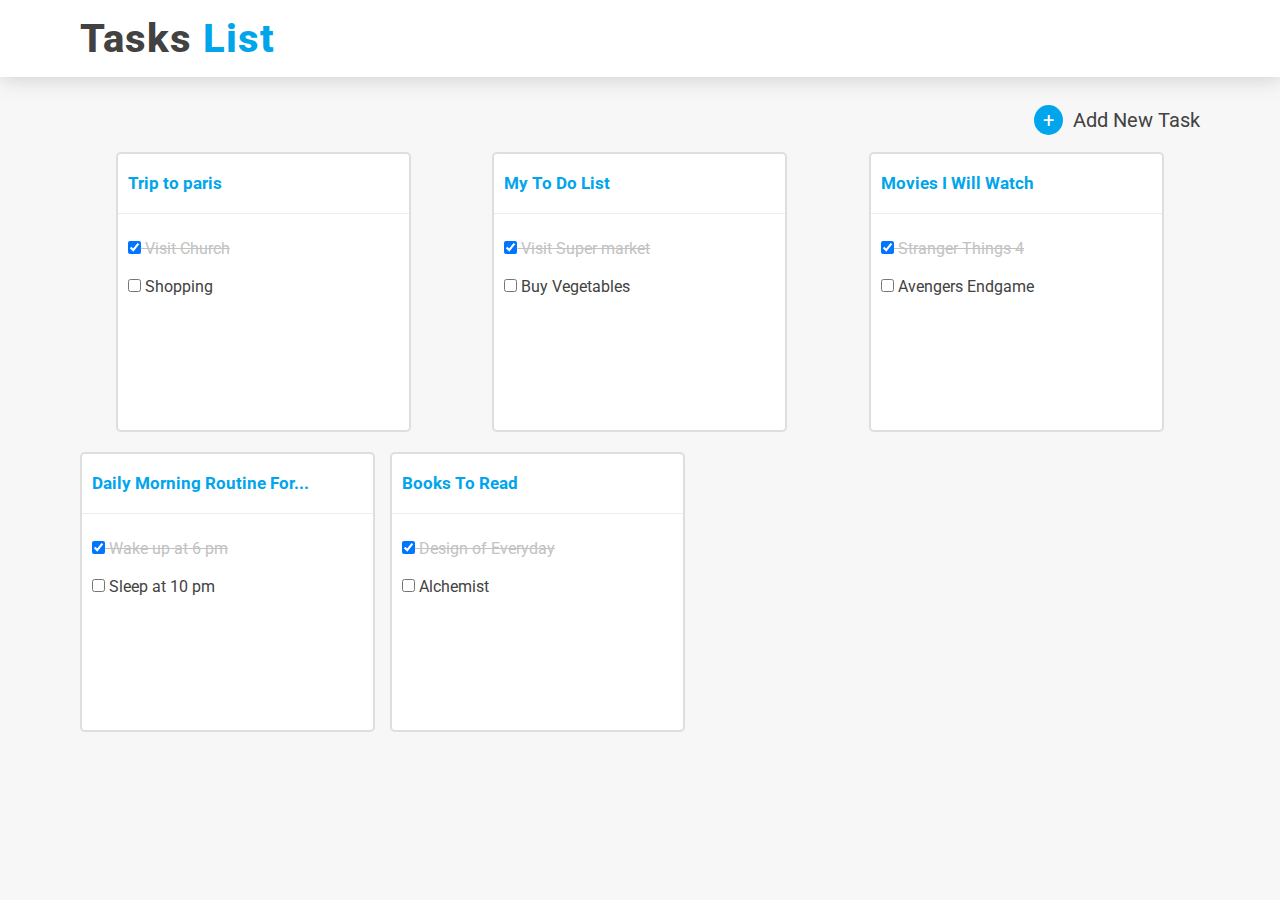
==== index.html @ 7f1430c7 "UI-001/UpFront" ====
<!DOCTYPE html>
<html lang="en">

<head>
    <meta charset="UTF-8">
    <meta http-equiv="X-UA-Compatible" content="IE=edge">
    <meta name="viewport" content="width=device-width, initial-scale=1.0">
    <title>Todo App UI Web</title>
    <link rel="stylesheet" href="style.css">
</head>

<body>
    <nav class="navbar" id="$navbar">
        <a href="./index.html" class="logo">Tasks <span class="list"> List</span></a>
    </nav>

    <div class="mainContainer">
        <div class="newtask" id="$newtask">
            <a href="./newTask.html" class="plusSign">+</a>
            <a href="./newTask.html" class="addNewtask">Add New Task</a>
        </div>
        <div class="cardContainer">
            <div class="cards">
                <h5>Trip to paris</h5>
                <form action="#">
                    <div class="checks">
                        <span class="del"> <input type="checkbox" id="church" name="church" checked> Visit Church</span> <br> <br> 
                        <input type="checkbox" id="shopping" name="shopping"> Shopping
                    </div>
                </form>
            </div>
            <div class="cards">
                <h5>My To Do List</h5>
                <form action="#">
                    <div class="checks">
                        <span class="del"> <input type="checkbox" id="church" name="church" checked> Visit Super market</span> <br> <br> 
                        <input type="checkbox" id="shopping" name="shopping"> Buy Vegetables
                    </div>
                </form>
            </div>
            <div class="cards">
                <h5>Movies I Will Watch</h5>
                <form action="#">
                    <div class="checks">
                        <span class="del"> <input type="checkbox" id="church" name="church" checked> Stranger Things 4</span> <br> <br> 
                        <input type="checkbox" id="shopping" name="shopping"> Avengers Endgame
                    </div>
                </form>
            </div>
        </div>    

        <div class="cardContainer2">
            <div class="cards">
                <h5>Daily Morning Routine For...</h5>
                <form action="#">
                    <div class="checks">
                        <span class="del"> <input type="checkbox" id="church" name="church" checked> Wake up at 6 pm</span> <br> <br> 
                        <input type="checkbox" id="shopping" name="shopping"> Sleep at 10 pm
                    </div>
                </form>
            </div>
            <div class="cards">
                <h5>Books To Read</h5>
                <form action="#">
                    <div class="checks">
                        <span class="del"> <input type="checkbox" id="church" name="church" checked> Design of Everyday</span> <br> <br> 
                        <input type="checkbox" id="shopping" name="shopping"> Alchemist
                    </div>
                </form>
            </div>
        </div>
    </div>

</body>

</html>
---- style.css ----
@import url('https://fonts.googleapis.com/css2?family=Dosis:wght@300&family=Instrument+Serif&family=Montserrat&family=Poltawski+Nowy:wght@500;600&family=Poppins:ital,wght@0,400;0,700;1,400&family=Raleway:wght@300;400&family=Roboto+Mono:wght@300&family=Roboto+Slab:wght@100;200;500;600;700&family=Roboto:wght@300;400&family=Sono:wght@500&family=Tilt+Neon&family=Ysabeau:wght@300&display=swap');


/* page-1 */
*{
    margin: 0px auto;
    padding: 0px;
    box-sizing: border-box; 
    text-decoration: none;
    /* border: 1px solid; */
}

:root{
    --black: rgba(66, 66, 66, 1);
    --skyblue: rgba(0, 165, 236, 1);
    --white: rgba(255, 255, 255, 1);
    --border: rgba(237, 237, 237, 1);
    --grey: rgba(194, 194, 194, 1);
    --background: rgba(247, 247, 247, 1);
}

body{
    background: var(--background);
    cursor: pointer;
    font-family: 'Roboto', sans-serif; 
}

.navbar{
    padding: 15px 80px;
    background: var(--white);
    box-shadow: 1px 1px 20px rgba(128, 128, 128, 0.366);
    font-weight: 800;
    letter-spacing: 1px;
}

.logo{
    font-size: 40px;
    text-decoration: none;
    color: var(--black);
} 

.list{
    color: var(--skyblue);
}

.mainContainer{
    padding: 25px 80px;
    font-size: 20px;
}

.newtask{
    text-align: right;
    color: var(--black);
    margin: 6px 0px;
}

.plusSign{
    border-radius: 50%;
    padding: 3px 9px;
    color: var(--white);
    background: var(--skyblue);
}

.addNewtask{
    color: var(--black);
    padding-left: 5px;
}

h5{
    color: var(--skyblue);
    padding: 20px 10px;
    border-bottom: 1px solid var(--border);
}

.cardContainer {
    display: flex;
    flex-wrap: wrap;
    align-items: center;
    justify-content: center;
    gap: 10px;
    margin: 20px 0px; 
}

.cardContainer2 {
    display: inline-flex;
    justify-content: flex-start;
    gap: 15px;
}

.cards{
    border-radius: 5px;
    width: 295px;
    height: 280px; 
    background: white;
    border: 2px solid rgba(128, 128, 128, 0.264);
}

.cards:hover{
    box-shadow: 0px 1px 10px rgba(128, 128, 128, 0.661);
    transition: ease 0.2s;
}

.del{
    text-decoration: line-through;
    color: var(--grey);
}

.checks{
    font-size: 16px;
    padding: 30px 0px;
    color: var(--black);
    padding: 25px 10px;
}
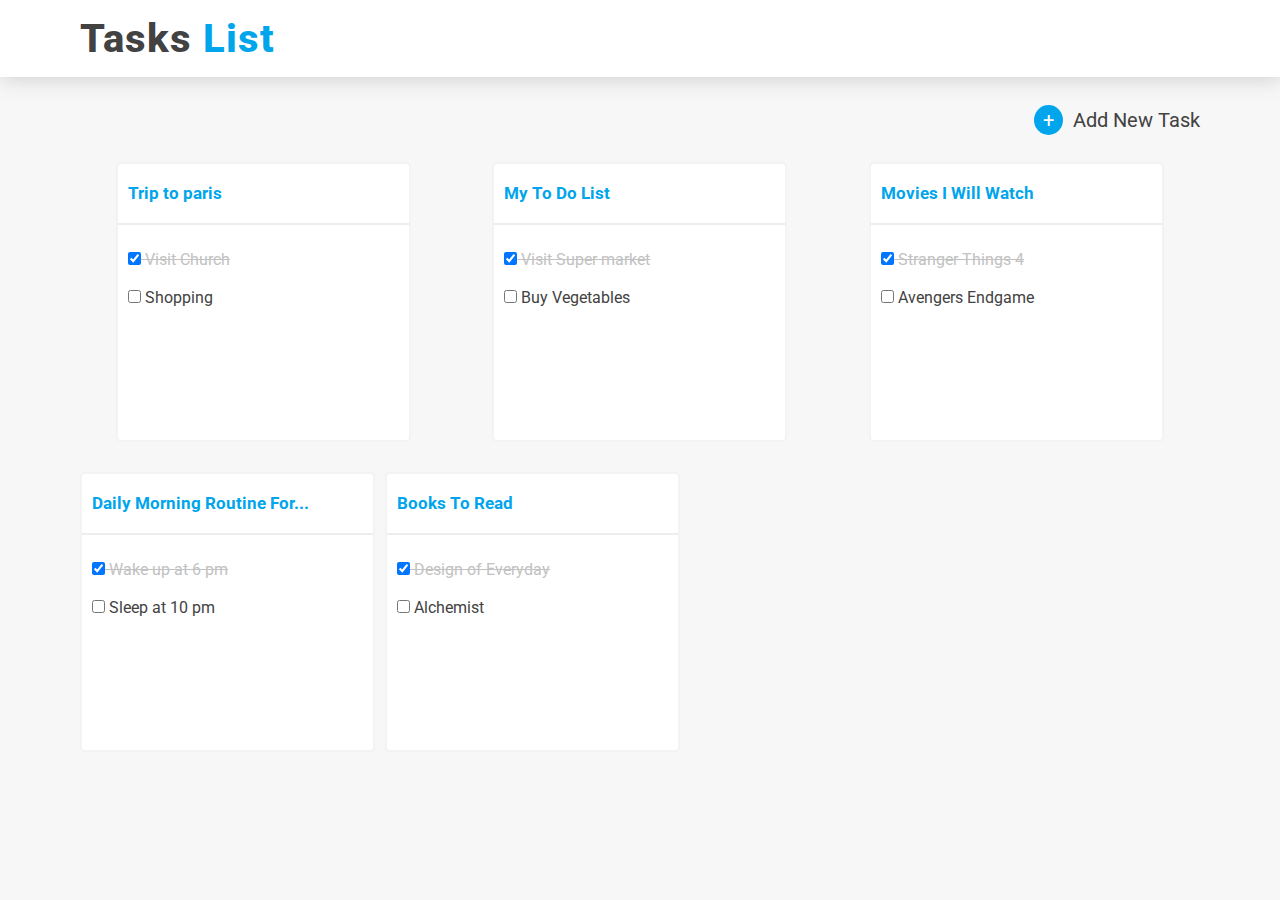
==== commit 915e9d15: "effects/animations" ====
--- a/index.html
+++ b/index.html
@@ -16,8 +16,8 @@
 
     <div class="mainContainer">
         <div class="newtask" id="$newtask">
-            <a href="./newTask.html" class="plusSign">+</a>
-            <a href="./newTask.html" class="addNewtask">Add New Task</a>
+            <a href="./newTask.html" class="plusSign" target="_self">+</a>
+            <a href="./newTask.html" class="addNewtask" target="_self">Add New Task</a>
         </div>
         <div class="cardContainer">
             <div class="cards">
--- a/style.css
+++ b/style.css
@@ -69,7 +69,7 @@
 h5{
     color: var(--skyblue);
     padding: 20px 10px;
-    border-bottom: 1px solid var(--border);
+    border-bottom: 2px solid var(--border);
 }
 
 .cardContainer {
@@ -78,13 +78,13 @@
     align-items: center;
     justify-content: center;
     gap: 10px;
-    margin: 20px 0px; 
+    margin: 30px 0px; 
 }
 
 .cardContainer2 {
     display: inline-flex;
-    justify-content: flex-start;
-    gap: 15px;
+    justify-content: start;
+    gap: 10px;
 }
 
 .cards{
@@ -92,12 +92,13 @@
     width: 295px;
     height: 280px; 
     background: white;
-    border: 2px solid rgba(128, 128, 128, 0.264);
+    border: 2px solid rgba(149, 149, 149, 0.108);
 }
 
 .cards:hover{
-    box-shadow: 0px 1px 10px rgba(128, 128, 128, 0.661);
+    box-shadow: 0px 5px 10px rgba(128, 128, 128, 0.371);
     transition: ease 0.2s;
+    translate: 0px -10px;
 }
 
 .del{
@@ -111,3 +112,92 @@
     color: var(--black);
     padding: 25px 10px;
 }
+
+.visible{
+    opacity: 0.1;
+    background: grey;
+}
+
+/* page-2 */
+.popup1{
+    position: absolute;
+    top: 34%;
+    left: 34%;
+    background: white;
+    width: 400px;
+    text-align: center;
+    padding: 5px 10px;
+}
+
+.addnewtask-heading{
+    float: left;
+    border-bottom: 2px solid var(--skyblue);
+    color: var(--black);
+}
+
+.addnewtask-heading:hover{
+    letter-spacing: 2px;
+    transition: 0.3s ease-out;
+}
+
+.cross{
+    float: right;
+    font-size: 32px;
+    line-height: 50px;
+    color: var(--black);
+    padding: 0px 5px;
+    animation-name: rotate;
+    animation-iteration-count: infinite;
+    animation-duration: 2s;
+    animation-direction: alternate;
+}
+
+@keyframes rotate{
+    from{
+        transform: rotate(0deg);
+        transition: ease 0.1s;
+    }
+    to{
+        transform: rotate(360deg);
+        transition: ease 20s;
+    }
+}
+
+.cross:hover{
+  color: red;
+}
+
+.addnewtask-heading{
+    font-size: 18px;
+    font-weight: 500;
+    padding: 15px 10px;
+}
+
+.c_input{
+    outline: none;
+    border: 1px solid var(--border);
+    background:white;
+    width: 100%;
+    margin: 20px 0px;
+    padding: 12px 20px;
+}
+
+.addTaskbtn{
+    float: right;
+    padding: 8px 30px;
+    background: var(--skyblue);
+    color: white;
+    border: 2px solid var(--skyblue);
+    border-radius: 5px;
+    margin: 10px 0px;
+}
+
+.addTaskbtn:hover{
+    background: var(--white);
+    border: 1px solid var(--skyblue);
+    color: var(--skyblue);
+    transition: ease 0.2s;
+    /* box-shadow: 0px 2px 10px rgba(128, 128, 128, 0.526); */
+    padding: 10px 32px;
+}
+
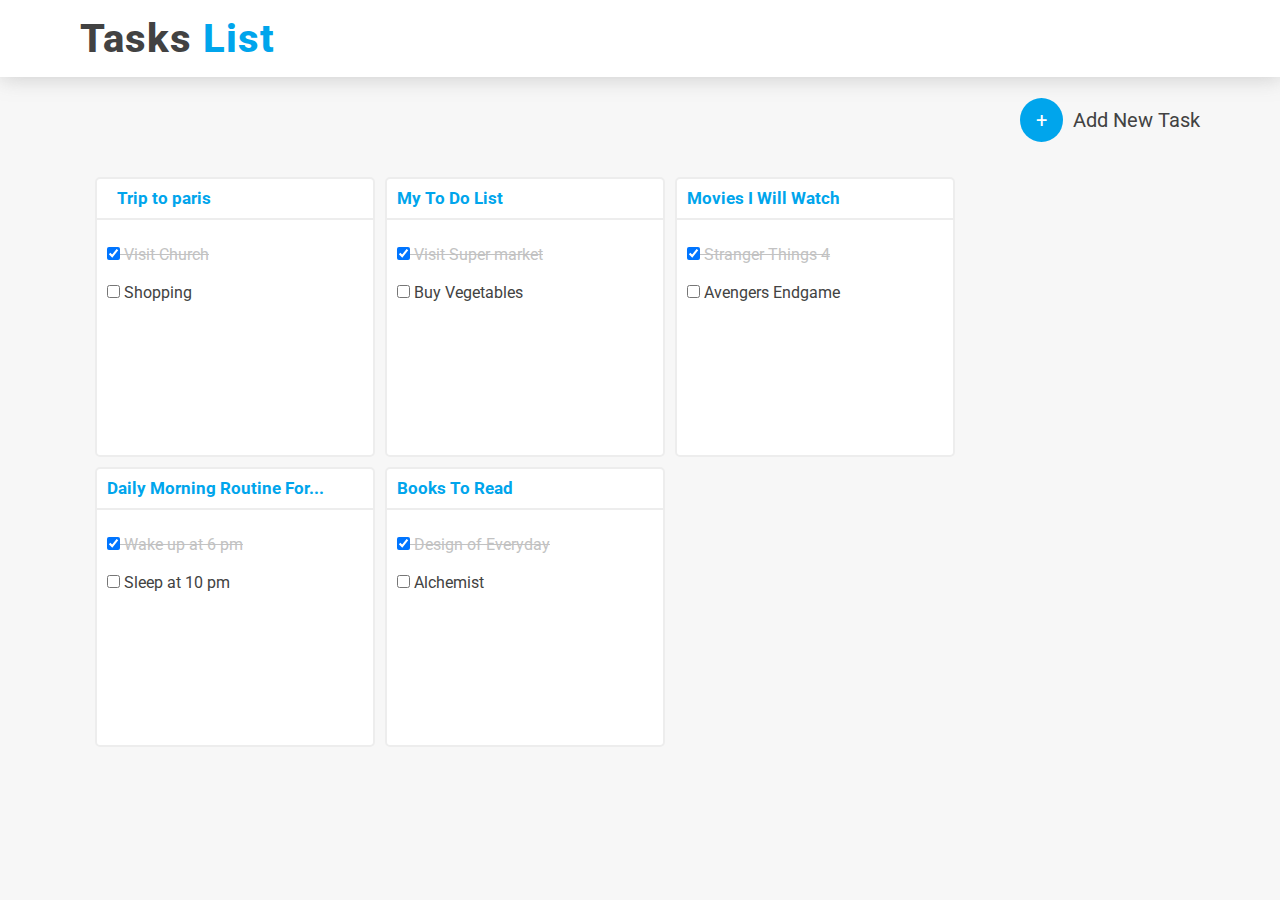
==== commit 4332fb86: "anchor tags / UI checked" ====
--- a/index.html
+++ b/index.html
@@ -16,12 +16,12 @@
 
     <div class="mainContainer">
         <div class="newtask" id="$newtask">
-            <a href="./newTask.html" class="plusSign" target="_self">+</a>
-            <a href="./newTask.html" class="addNewtask" target="_self">Add New Task</a>
+            <a href="./index2.html" class="plusSign" target="_self">+</a>
+            <a href="./index2.html" class="addNewtask" target="_self">Add New Task</a>
         </div>
         <div class="cardContainer">
             <div class="cards">
-                <h5>Trip to paris</h5>
+                <h5> <a href="./index3.html">Trip to paris</a></h5>
                 <form action="#">
                     <div class="checks">
                         <span class="del"> <input type="checkbox" id="church" name="church" checked> Visit Church</span> <br> <br> 
@@ -47,9 +47,7 @@
                     </div>
                 </form>
             </div>
-        </div>    
-
-        <div class="cardContainer2">
+            
             <div class="cards">
                 <h5>Daily Morning Routine For...</h5>
                 <form action="#">
--- a/style.css
+++ b/style.css
@@ -2,15 +2,15 @@
 
 
 /* page-1 */
-*{
+* {
     margin: 0px auto;
     padding: 0px;
-    box-sizing: border-box; 
+    box-sizing: border-box;
     text-decoration: none;
     /* border: 1px solid; */
 }
 
-:root{
+:root {
     --black: rgba(66, 66, 66, 1);
     --skyblue: rgba(0, 165, 236, 1);
     --white: rgba(255, 255, 255, 1);
@@ -19,13 +19,13 @@
     --background: rgba(247, 247, 247, 1);
 }
 
-body{
+body {
     background: var(--background);
     cursor: pointer;
-    font-family: 'Roboto', sans-serif; 
-}
-
-.navbar{
+    font-family: 'Roboto', sans-serif;
+}
+
+.navbar {
     padding: 15px 80px;
     background: var(--white);
     box-shadow: 1px 1px 20px rgba(128, 128, 128, 0.366);
@@ -33,114 +33,127 @@
     letter-spacing: 1px;
 }
 
-.logo{
+.logo {
     font-size: 40px;
     text-decoration: none;
     color: var(--black);
-} 
-
-.list{
-    color: var(--skyblue);
-}
-
-.mainContainer{
+}
+
+.list {
+    color: var(--skyblue);
+}
+
+.mainContainer {
     padding: 25px 80px;
     font-size: 20px;
 }
 
-.newtask{
+.newtask {
     text-align: right;
     color: var(--black);
     margin: 6px 0px;
 }
 
-.plusSign{
+.plusSign {
     border-radius: 50%;
-    padding: 3px 9px;
+    padding: 10px 16px;
     color: var(--white);
     background: var(--skyblue);
 }
 
-.addNewtask{
+.addNewtask {
     color: var(--black);
     padding-left: 5px;
 }
 
-h5{
-    color: var(--skyblue);
-    padding: 20px 10px;
+.addNewtask:hover {
+    color: var(--skyblue);
+    transition: ease 0.2s;
+    text-decoration: underline  var(--skyblue);
+}
+
+h5 {
+    color: var(--skyblue);
+    padding: 10px 10px;
     border-bottom: 2px solid var(--border);
 }
 
+h5 a{
+    color: var(--skyblue);
+    padding: 10px 10px;
+    border-bottom: 2px solid var(--border);
+}
+
 .cardContainer {
+    width: 100%;
+    margin: 30px auto;
+    padding: 10px;
     display: flex;
     flex-wrap: wrap;
-    align-items: center;
-    justify-content: center;
-    gap: 10px;
-    margin: 30px 0px; 
-}
-
-.cardContainer2 {
-    display: inline-flex;
-    justify-content: start;
-    gap: 10px;
-}
-
-.cards{
+    justify-content: flex-start;
+}
+
+.cards {
     border-radius: 5px;
-    width: 295px;
-    height: 280px; 
+    width: 280px;
+    height: 280px;
     background: white;
-    border: 2px solid rgba(149, 149, 149, 0.108);
-}
-
-.cards:hover{
+    border: 2px solid var(--border);
+    margin: 5px;
+}
+
+.cards:hover {
     box-shadow: 0px 5px 10px rgba(128, 128, 128, 0.371);
     transition: ease 0.2s;
     translate: 0px -10px;
 }
 
-.del{
+.del {
     text-decoration: line-through;
     color: var(--grey);
 }
 
-.checks{
+.checks {
     font-size: 16px;
     padding: 30px 0px;
     color: var(--black);
     padding: 25px 10px;
 }
 
-.visible{
-    opacity: 0.1;
-    background: grey;
-}
-
 /* page-2 */
-.popup1{
+
+.page2 {
+    width: 100vw;
+    height: 800px;
     position: absolute;
-    top: 34%;
-    left: 34%;
-    background: white;
+    background: rgba(79, 79, 79, 0.25);
+    backdrop-filter: blur(4px);
+    top: 0%;
+    left: 0%;
+}
+
+
+.popup1 {
+    background: rgb(255, 255, 255);
     width: 400px;
+    height: 200px;
+    margin-top: 15%;
     text-align: center;
     padding: 5px 10px;
 }
 
-.addnewtask-heading{
+.addnewtask-heading {
     float: left;
     border-bottom: 2px solid var(--skyblue);
     color: var(--black);
 }
 
-.addnewtask-heading:hover{
+.addnewtask-heading:hover {
     letter-spacing: 2px;
     transition: 0.3s ease-out;
 }
 
-.cross{
+.cross {
     float: right;
     font-size: 32px;
     line-height: 50px;
@@ -148,41 +161,40 @@
     padding: 0px 5px;
     animation-name: rotate;
     animation-iteration-count: infinite;
-    animation-duration: 2s;
-    animation-direction: alternate;
-}
-
-@keyframes rotate{
-    from{
+    animation-duration: 3s;
+    animation-timing-function: ease-in-out;
+}
+
+@keyframes rotate {
+    from {
         transform: rotate(0deg);
-        transition: ease 0.1s;
     }
-    to{
+
+    to {
         transform: rotate(360deg);
-        transition: ease 20s;
     }
 }
 
-.cross:hover{
-  color: red;
-}
-
-.addnewtask-heading{
+.cross:hover {
+    color: red;
+}
+
+.addnewtask-heading {
     font-size: 18px;
     font-weight: 500;
     padding: 15px 10px;
 }
 
-.c_input{
+.c_input {
     outline: none;
     border: 1px solid var(--border);
-    background:white;
+    background: white;
     width: 100%;
     margin: 20px 0px;
     padding: 12px 20px;
 }
 
-.addTaskbtn{
+.addTaskbtn {
     float: right;
     padding: 8px 30px;
     background: var(--skyblue);
@@ -192,12 +204,53 @@
     margin: 10px 0px;
 }
 
-.addTaskbtn:hover{
+.addTaskbtn:hover {
     background: var(--white);
     border: 1px solid var(--skyblue);
     color: var(--skyblue);
     transition: ease 0.2s;
-    /* box-shadow: 0px 2px 10px rgba(128, 128, 128, 0.526); */
     padding: 10px 32px;
 }
 
+/* Page-3 */
+
+.page3container{
+    width: 100%;
+    height: 100%;
+    padding: 20px;
+}
+
+.page3Options{
+    width: 400px;
+    margin-bottom: 30px; 
+    padding: 20px 0px;
+}
+
+.back{
+    color: var(--black);
+    font-size: 18px;
+    float: left;
+}
+
+.page3-h5{
+    text-align: center;
+    font-size: 20px;
+}
+
+.page3-cards{
+    width: 400px;   
+    height: 280px;
+    font-size: 20px;
+    border-radius: 10px;
+    box-shadow: 2px 3px 10px rgba(128, 128, 128, 0.296);
+}
+
+.page3-cards:hover{
+    translate: none;
+}
+
+/* page-4 */
+
+.page4{
+    height: 600px;
+}
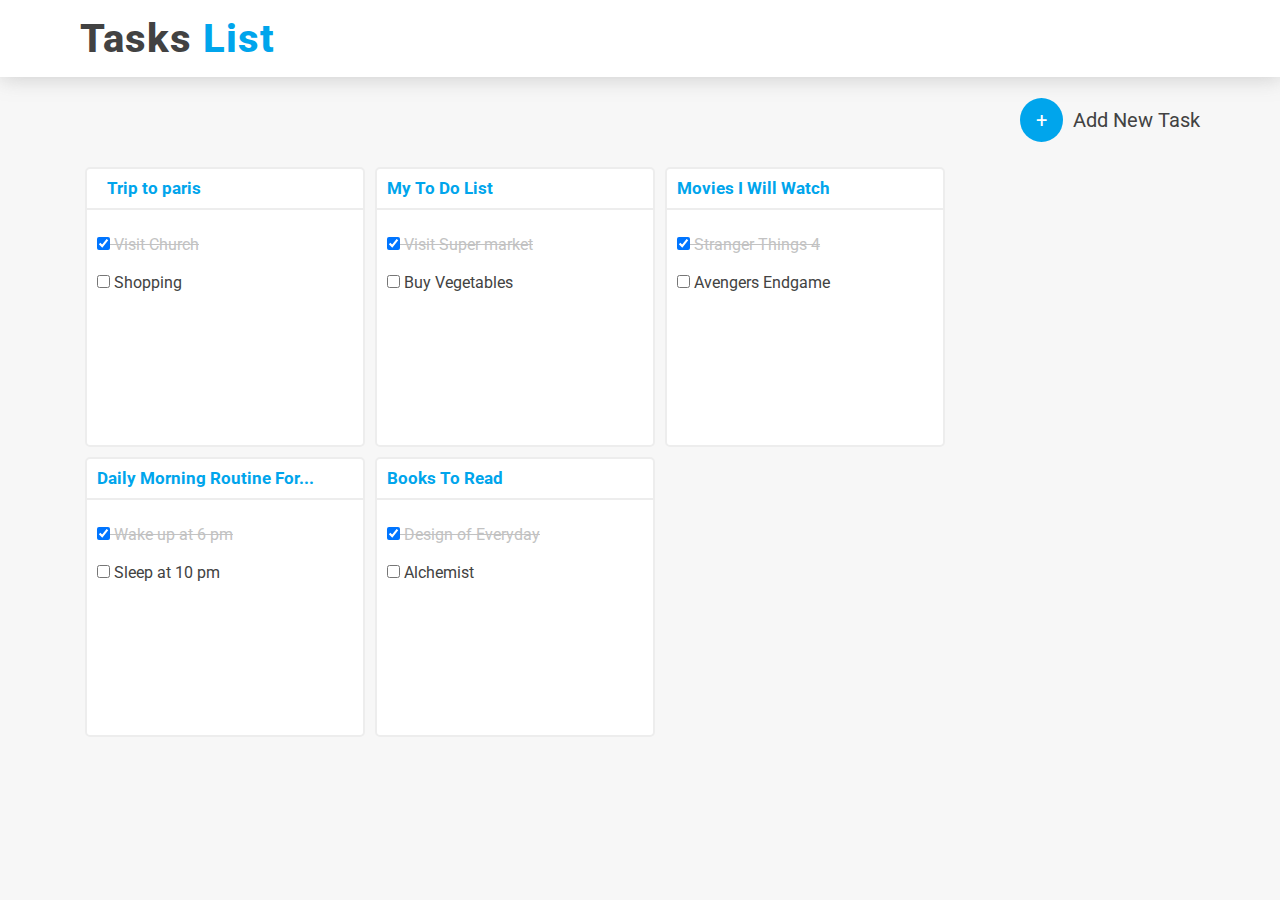
==== commit 21faf7fd: "flex-grow" ====
--- a/index.html
+++ b/index.html
@@ -5,8 +5,9 @@
     <meta charset="UTF-8">
     <meta http-equiv="X-UA-Compatible" content="IE=edge">
     <meta name="viewport" content="width=device-width, initial-scale=1.0">
-    <title>Todo App UI Web</title>
+    <title>Todo App UI</title>
     <link rel="stylesheet" href="style.css">
+    <link rel="stylesheet" href="./responsive.css">
 </head>
 
 <body>
--- a/style.css
+++ b/style.css
@@ -7,7 +7,6 @@
     padding: 0px;
     box-sizing: border-box;
     text-decoration: none;
-    /* border: 1px solid; */
 }
 
 :root {
@@ -87,7 +86,6 @@
 .cardContainer {
     width: 100%;
     margin: 30px auto;
-    padding: 10px;
     display: flex;
     flex-wrap: wrap;
     justify-content: flex-start;
@@ -121,7 +119,6 @@
 }
 
 /* page-2 */
-
 .page2 {
     width: 100vw;
     height: 800px;
@@ -132,7 +129,6 @@
     left: 0%;
 }
 
-
 .popup1 {
     background: rgb(255, 255, 255);
     width: 400px;
@@ -162,7 +158,7 @@
     animation-name: rotate;
     animation-iteration-count: infinite;
     animation-duration: 3s;
-    animation-timing-function: ease-in-out;
+    animation-timing-function: linear;
 }
 
 @keyframes rotate {
@@ -250,7 +246,21 @@
 }
 
 /* page-4 */
-
-.page4{
-    height: 600px;
-}
+.page4 {
+    width: 100vw;
+    height: 800px;
+    position: absolute;
+    background: rgba(79, 79, 79, 0.25);
+    backdrop-filter: blur(4px);
+    top: 0%;
+    left: 0%;
+}
+
+.popup2 {
+    background: rgb(255, 255, 255);
+    width: 400px;
+    height: 200px;
+    margin-top: 15%;
+    text-align: center;
+    padding: 5px 10px;
+}--- a/responsive.css
+++ b/responsive.css
@@ -0,0 +1,141 @@
+@media screen and (max-width: 500px) {
+  /* .mainContainer {
+    background-color: olive;
+  } */
+
+  .navbar {
+    padding: 10px;
+  }
+
+  .navbar a {
+    font-size: 20px;
+  }
+
+  .addNewtask {
+    display: none;
+  }
+
+  .newtask {
+    display: flex;
+    justify-content: center;
+    align-items: center;
+  }
+
+  .mainContainer {
+    padding: 5px 10px;
+    margin: 0px;
+    font-size: 20px;
+  }
+
+  .cardContainer {
+    width: 100%;
+    margin: 10px auto;
+    /* padding: 10px; */
+    display: flex;
+    flex-wrap: wrap;
+    justify-content: flex-start;
+  }
+
+  .cards {
+    border-radius: 5px;
+    width: 100vw;
+    height: 160px;
+    background: white;
+    border: 2px solid var(--border);
+    margin: 5px;
+    text-align: center;
+  }
+
+  .page2 {
+    width: 100%;
+    height: 1000px;
+    position: absolute;
+    background: rgba(79, 79, 79, 0.25);
+    backdrop-filter: blur(4px);
+    top: 0%;
+    left: 0%;
+  }
+
+  .popup1 {
+    background: rgb(255, 255, 255);
+    width: 330px;
+    height: 200px;
+    margin-top: 50%;
+    text-align: center;
+    padding: 5px 10px;
+  }
+
+
+  .page3Options {
+    width: 100%;
+  } 
+
+  .page3-cards {
+    width: 100%;
+  }
+    
+  .hidden {
+    display: hidden;
+  }
+
+  .page4{
+    width: 100%;
+    font-size: 20px;
+    border-radius: 10px;
+    box-shadow: 2px 3px 10px rgba(128, 128, 128, 0.296);
+  }
+
+  .popup1 {
+    width: 95%;
+  }
+
+  .popup2 {
+    width: 95%;
+    position: relative;
+    top: 20%;
+  }
+
+}
+
+@media only screen and (min-width: 501px) and (max-width:1030px){
+           .addNewtask{
+            display: none;
+           }
+
+           .plusSign{
+            padding-inline: 60px;
+            border-radius: 20px;
+           }
+
+           .newtask{
+            display: flex;
+            justify-content: center;
+            align-items: center;
+           }
+
+           .page2 {
+            width: 100%;
+            height: 1300px;
+            position: absolute;
+            background: rgba(79, 79, 79, 0.25);
+            backdrop-filter: blur(4px);
+            top: 0%;
+            left: 0%;
+          }
+
+          .page4 {
+            width: 100%;
+            height: 1000px;
+            position: absolute;
+            background: rgba(79, 79, 79, 0.25);
+            backdrop-filter: blur(4px);
+            top: 0%;
+            left: 0%;
+          }
+}
+
+@media screen and (max-width:1030px){
+  .cards{
+    flex-grow: 1;
+  }
+}
